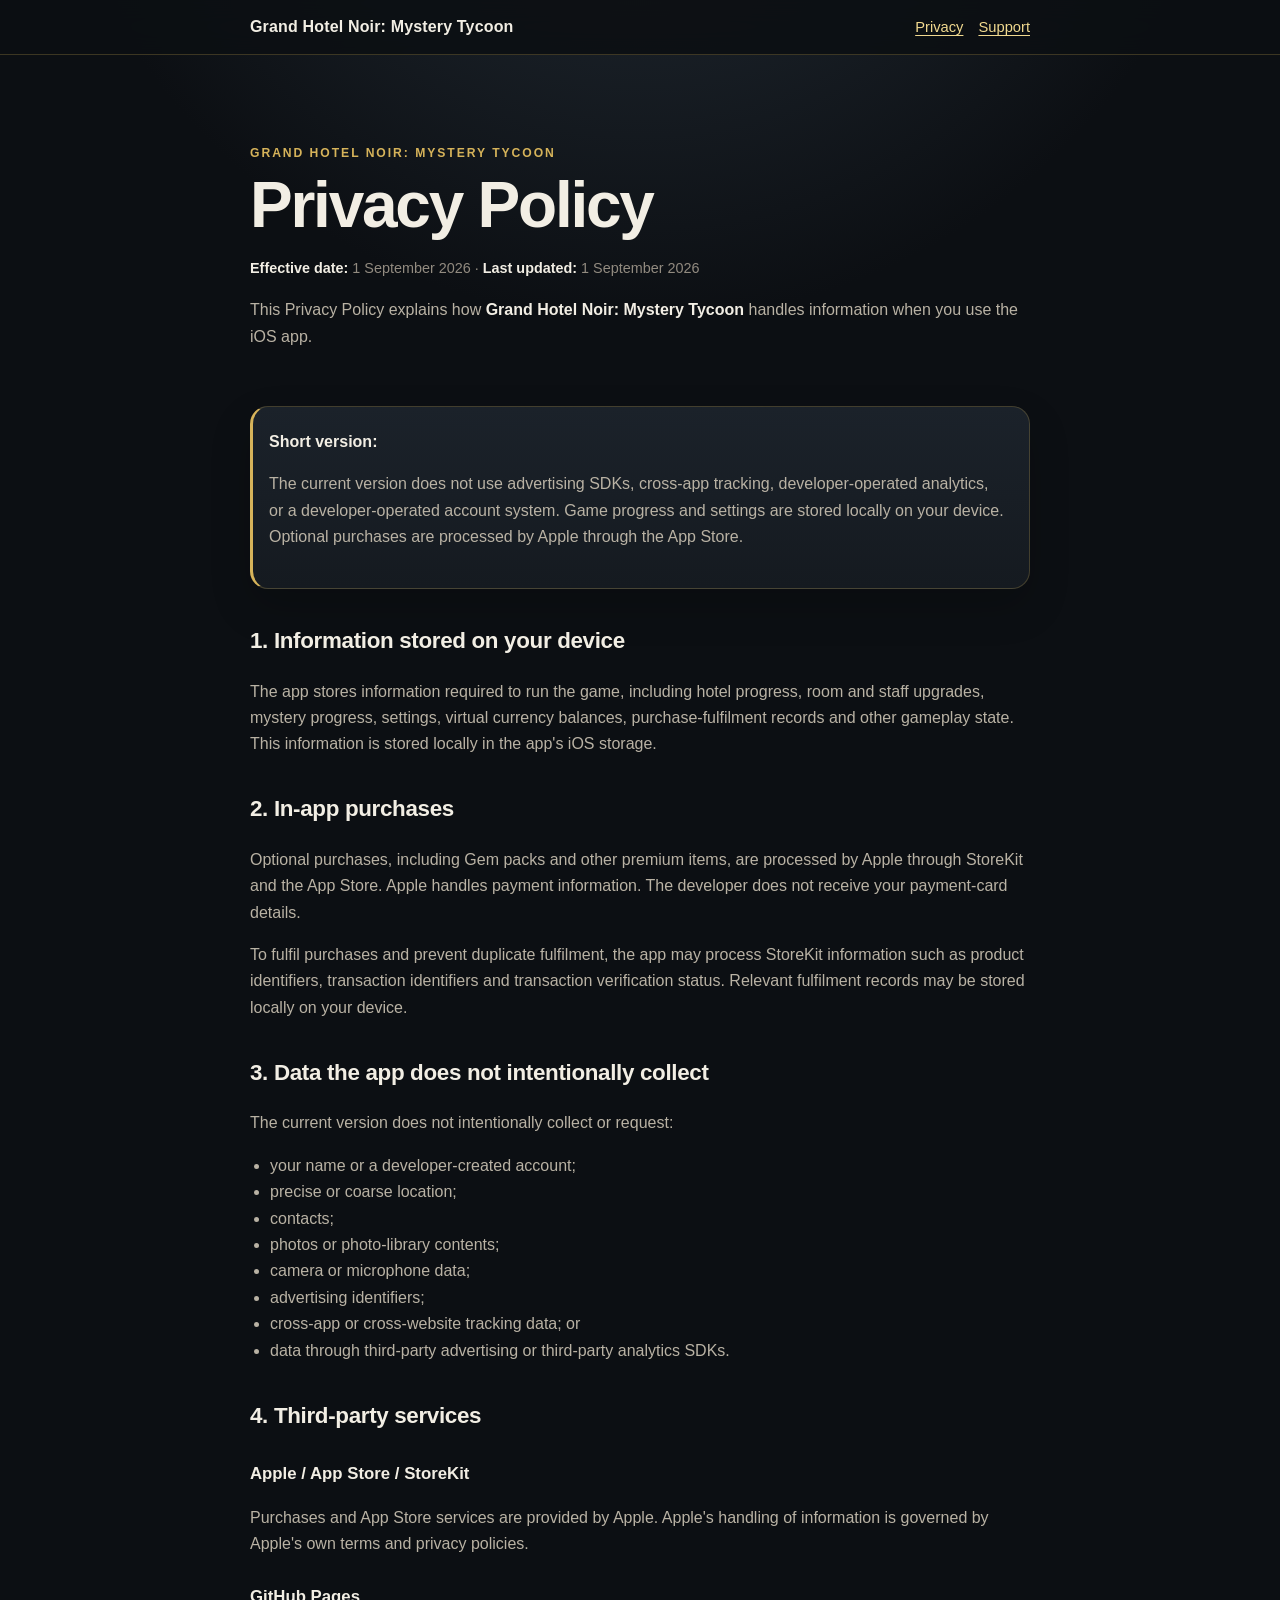
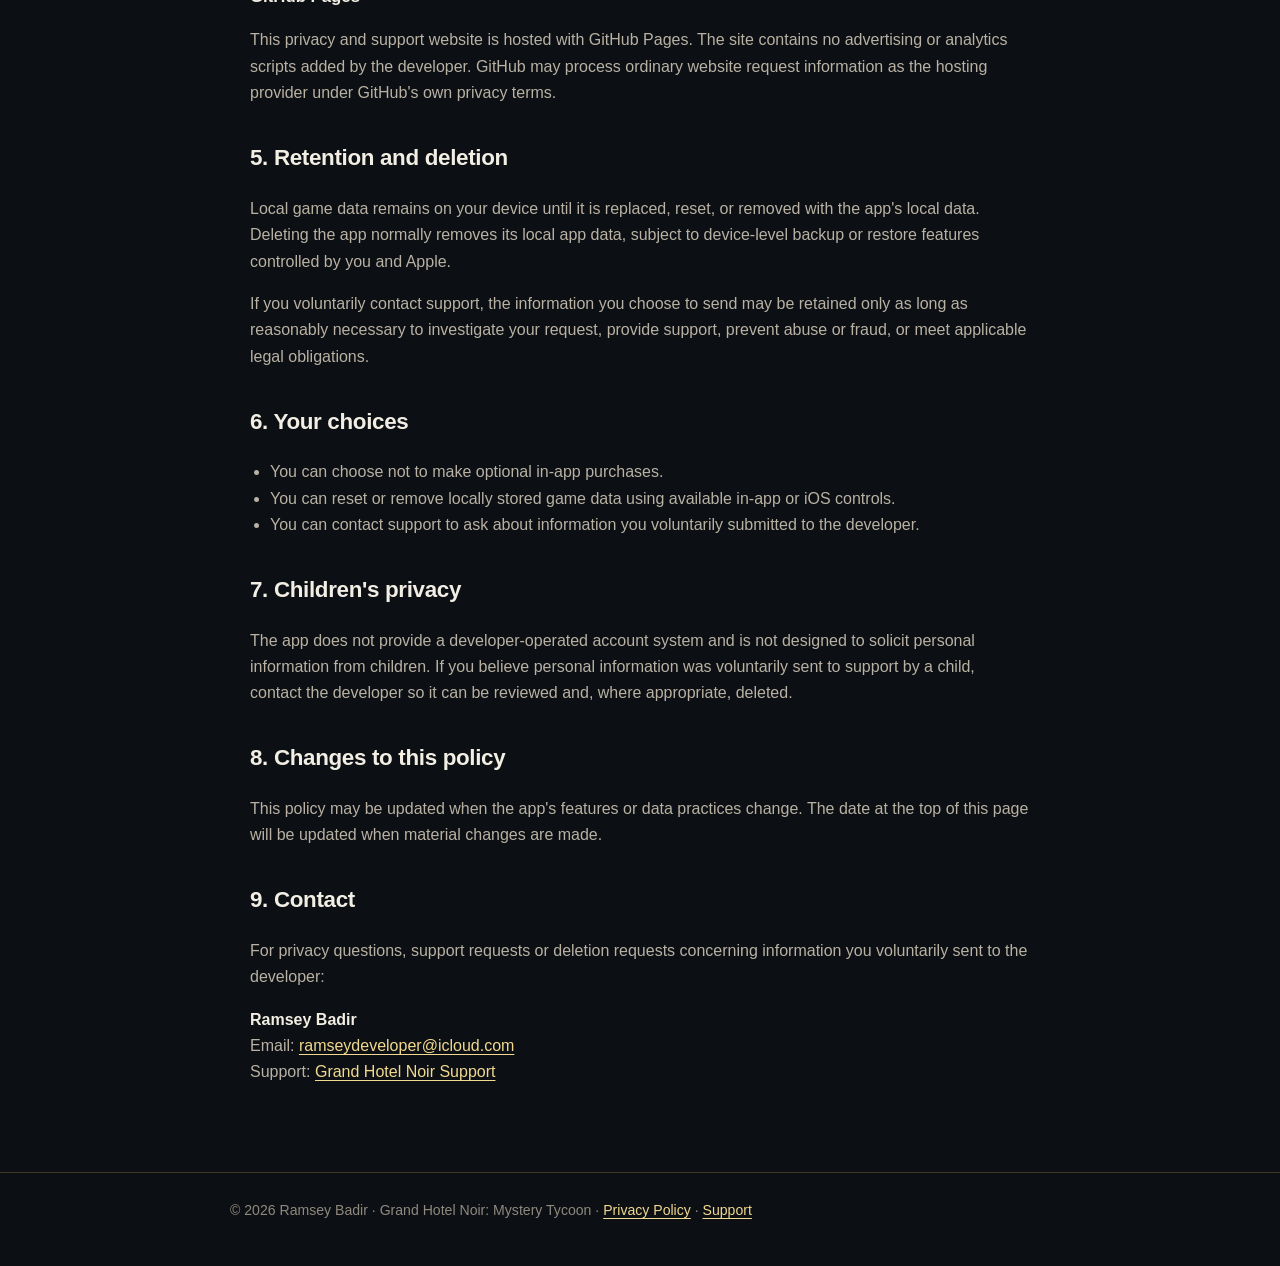
==== grand-hotel-noir/privacy/index.html @ 7fb285da "Add Grand Hotel Noir privacy policy" ====
<!doctype html>
<html lang="en">
<head>
<meta charset="utf-8">
<meta name="viewport" content="width=device-width,initial-scale=1">
<title>Privacy Policy — Grand Hotel Noir: Mystery Tycoon</title>
<meta name="description" content="Privacy Policy for Grand Hotel Noir: Mystery Tycoon on iOS.">
<link rel="stylesheet" href="https://rxmsey.github.io/for-whom-the-realm-calls/assets/style.css">
</head>
<body>
<header><nav class="nav"><a class="brand" href="https://rxmsey.github.io/for-whom-the-realm-calls/grand-hotel-noir/">Grand Hotel Noir: Mystery Tycoon</a><div class="links"><a href="https://rxmsey.github.io/for-whom-the-realm-calls/grand-hotel-noir/privacy/">Privacy</a><a href="https://rxmsey.github.io/for-whom-the-realm-calls/grand-hotel-noir/support/">Support</a></div></nav></header>
<main>
<section class="hero">
  <div class="eyebrow">Grand Hotel Noir: Mystery Tycoon</div>
  <h1>Privacy Policy</h1>
  <p class="meta"><strong>Effective date:</strong> 1 September 2026 · <strong>Last updated:</strong> 1 September 2026</p>
  <p>This Privacy Policy explains how <strong>Grand Hotel Noir: Mystery Tycoon</strong> handles information when you use the iOS app.</p>
</section>

<section class="card notice">
  <strong>Short version:</strong>
  <p>The current version does not use advertising SDKs, cross-app tracking, developer-operated analytics, or a developer-operated account system. Game progress and settings are stored locally on your device. Optional purchases are processed by Apple through the App Store.</p>
</section>

<h2>1. Information stored on your device</h2>
<p>The app stores information required to run the game, including hotel progress, room and staff upgrades, mystery progress, settings, virtual currency balances, purchase-fulfilment records and other gameplay state. This information is stored locally in the app's iOS storage.</p>

<h2>2. In-app purchases</h2>
<p>Optional purchases, including Gem packs and other premium items, are processed by Apple through StoreKit and the App Store. Apple handles payment information. The developer does not receive your payment-card details.</p>
<p>To fulfil purchases and prevent duplicate fulfilment, the app may process StoreKit information such as product identifiers, transaction identifiers and transaction verification status. Relevant fulfilment records may be stored locally on your device.</p>

<h2>3. Data the app does not intentionally collect</h2>
<p>The current version does not intentionally collect or request:</p>
<ul>
  <li>your name or a developer-created account;</li>
  <li>precise or coarse location;</li>
  <li>contacts;</li>
  <li>photos or photo-library contents;</li>
  <li>camera or microphone data;</li>
  <li>advertising identifiers;</li>
  <li>cross-app or cross-website tracking data; or</li>
  <li>data through third-party advertising or third-party analytics SDKs.</li>
</ul>

<h2>4. Third-party services</h2>
<h3>Apple / App Store / StoreKit</h3>
<p>Purchases and App Store services are provided by Apple. Apple's handling of information is governed by Apple's own terms and privacy policies.</p>
<h3>GitHub Pages</h3>
<p>This privacy and support website is hosted with GitHub Pages. The site contains no advertising or analytics scripts added by the developer. GitHub may process ordinary website request information as the hosting provider under GitHub's own privacy terms.</p>

<h2>5. Retention and deletion</h2>
<p>Local game data remains on your device until it is replaced, reset, or removed with the app's local data. Deleting the app normally removes its local app data, subject to device-level backup or restore features controlled by you and Apple.</p>
<p>If you voluntarily contact support, the information you choose to send may be retained only as long as reasonably necessary to investigate your request, provide support, prevent abuse or fraud, or meet applicable legal obligations.</p>

<h2>6. Your choices</h2>
<ul>
  <li>You can choose not to make optional in-app purchases.</li>
  <li>You can reset or remove locally stored game data using available in-app or iOS controls.</li>
  <li>You can contact support to ask about information you voluntarily submitted to the developer.</li>
</ul>

<h2>7. Children's privacy</h2>
<p>The app does not provide a developer-operated account system and is not designed to solicit personal information from children. If you believe personal information was voluntarily sent to support by a child, contact the developer so it can be reviewed and, where appropriate, deleted.</p>

<h2>8. Changes to this policy</h2>
<p>This policy may be updated when the app's features or data practices change. The date at the top of this page will be updated when material changes are made.</p>

<h2>9. Contact</h2>
<p>For privacy questions, support requests or deletion requests concerning information you voluntarily sent to the developer:</p>
<p><strong>Ramsey Badir</strong><br>Email: <a href="mailto:ramseydeveloper@icloud.com">ramseydeveloper@icloud.com</a><br>Support: <a href="https://rxmsey.github.io/for-whom-the-realm-calls/grand-hotel-noir/support/">Grand Hotel Noir Support</a></p>
</main>
<footer><div>© 2026 Ramsey Badir · Grand Hotel Noir: Mystery Tycoon · <a href="https://rxmsey.github.io/for-whom-the-realm-calls/grand-hotel-noir/privacy/">Privacy Policy</a> · <a href="https://rxmsey.github.io/for-whom-the-realm-calls/grand-hotel-noir/support/">Support</a></div></footer>
</body>
</html>
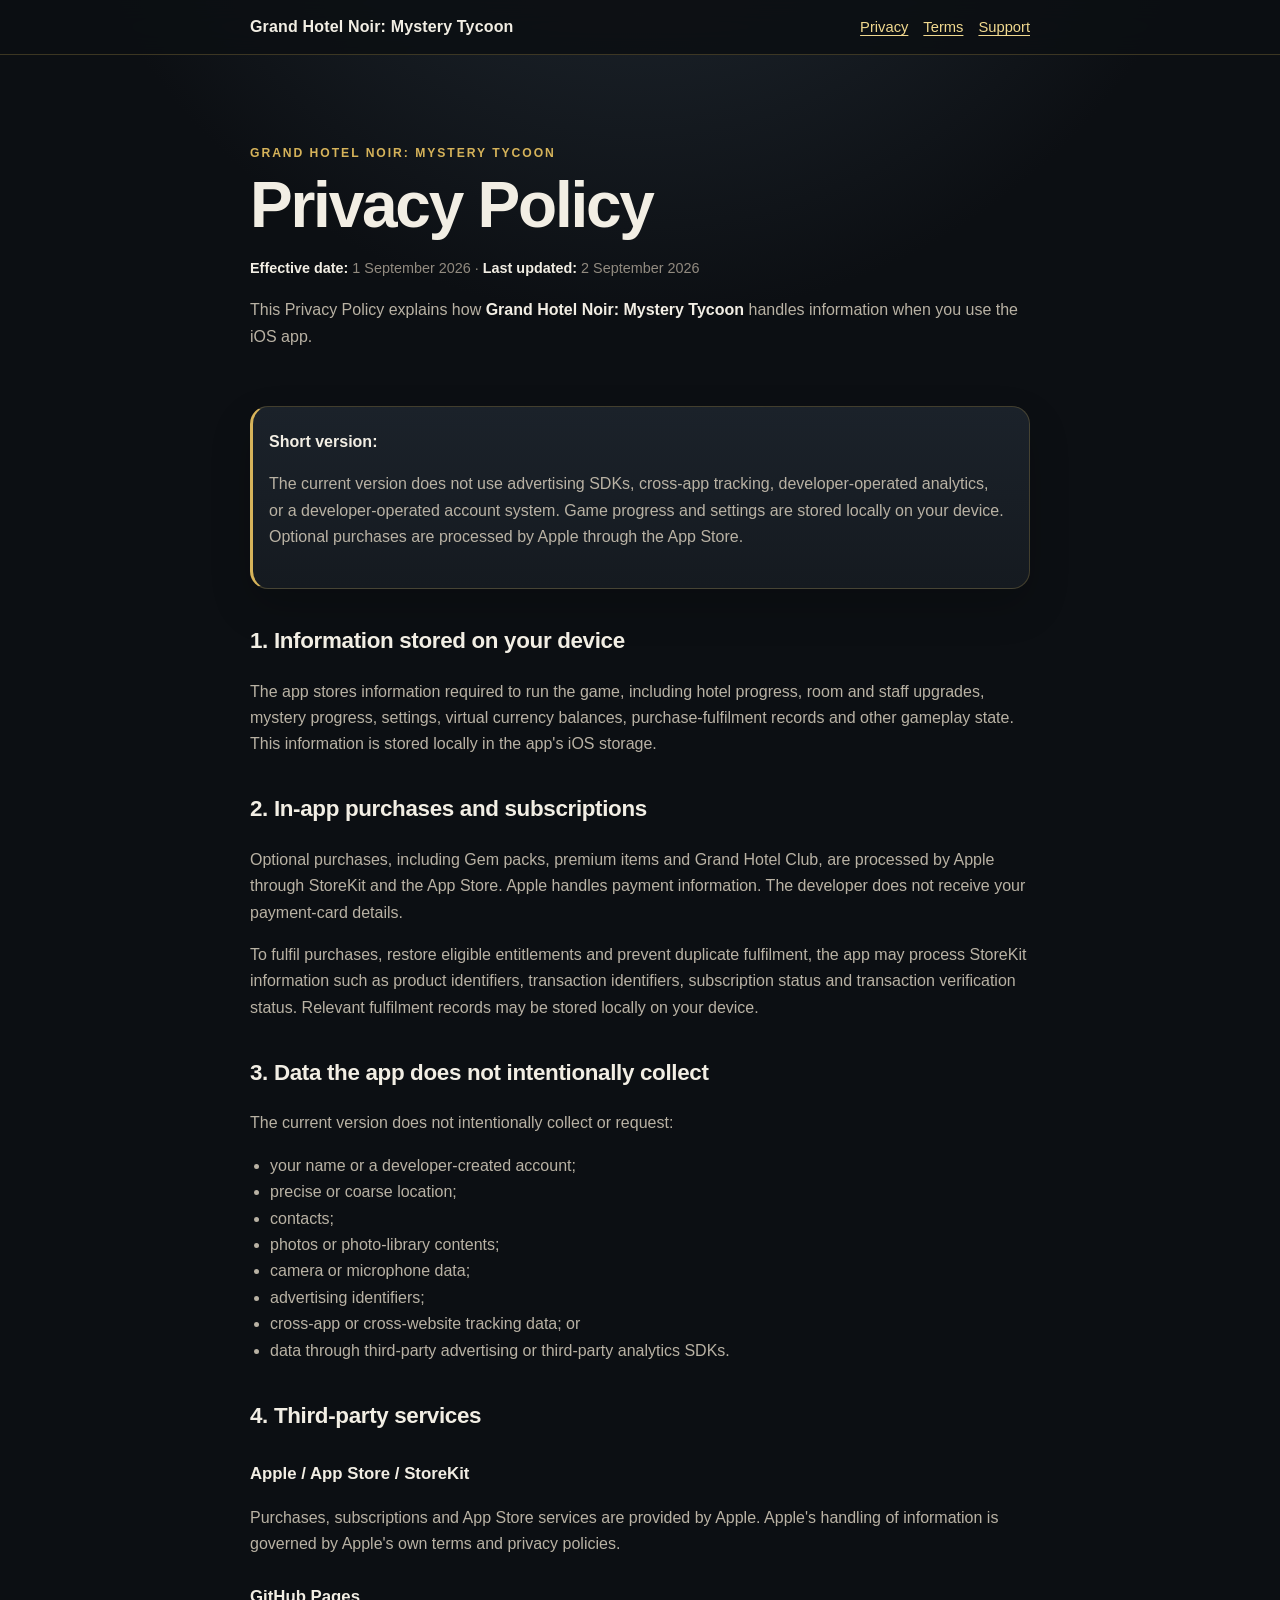
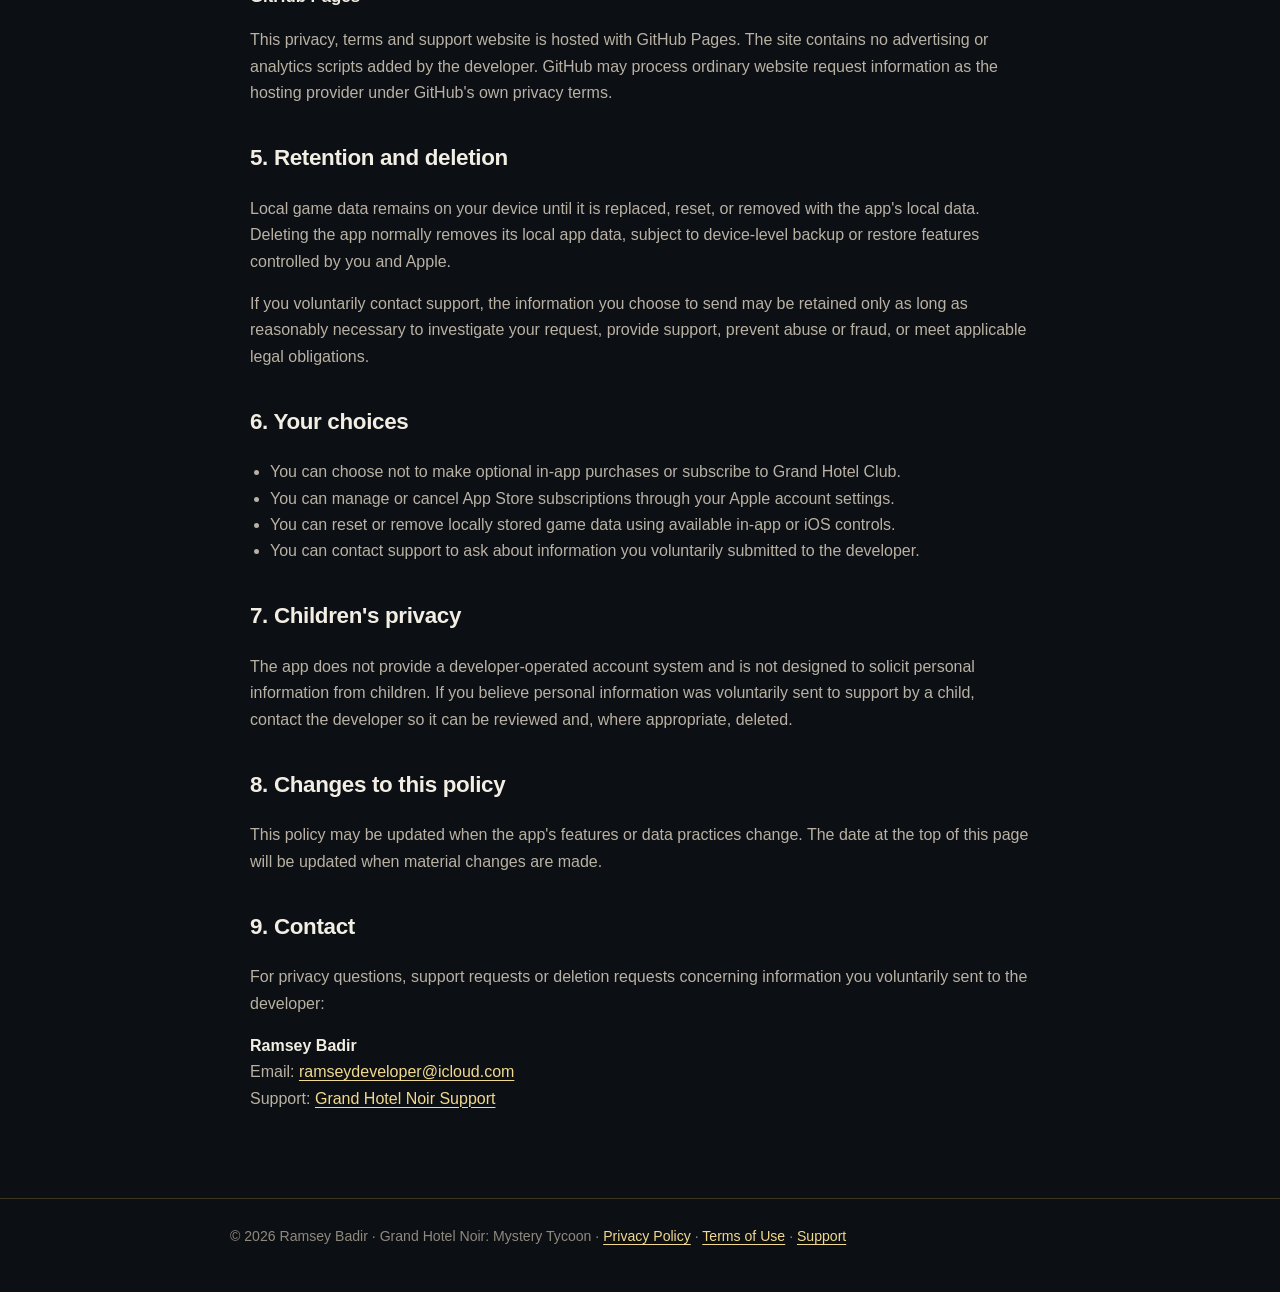
==== commit 5f7cad48: "Link Grand Hotel Noir terms from privacy page" ====
--- a/grand-hotel-noir/privacy/index.html
+++ b/grand-hotel-noir/privacy/index.html
@@ -8,12 +8,12 @@
 <link rel="stylesheet" href="https://rxmsey.github.io/for-whom-the-realm-calls/assets/style.css">
 </head>
 <body>
-<header><nav class="nav"><a class="brand" href="https://rxmsey.github.io/for-whom-the-realm-calls/grand-hotel-noir/">Grand Hotel Noir: Mystery Tycoon</a><div class="links"><a href="https://rxmsey.github.io/for-whom-the-realm-calls/grand-hotel-noir/privacy/">Privacy</a><a href="https://rxmsey.github.io/for-whom-the-realm-calls/grand-hotel-noir/support/">Support</a></div></nav></header>
+<header><nav class="nav"><a class="brand" href="https://rxmsey.github.io/for-whom-the-realm-calls/grand-hotel-noir/">Grand Hotel Noir: Mystery Tycoon</a><div class="links"><a href="https://rxmsey.github.io/for-whom-the-realm-calls/grand-hotel-noir/privacy/">Privacy</a><a href="https://rxmsey.github.io/for-whom-the-realm-calls/grand-hotel-noir/terms/">Terms</a><a href="https://rxmsey.github.io/for-whom-the-realm-calls/grand-hotel-noir/support/">Support</a></div></nav></header>
 <main>
 <section class="hero">
   <div class="eyebrow">Grand Hotel Noir: Mystery Tycoon</div>
   <h1>Privacy Policy</h1>
-  <p class="meta"><strong>Effective date:</strong> 1 September 2026 · <strong>Last updated:</strong> 1 September 2026</p>
+  <p class="meta"><strong>Effective date:</strong> 1 September 2026 · <strong>Last updated:</strong> 2 September 2026</p>
   <p>This Privacy Policy explains how <strong>Grand Hotel Noir: Mystery Tycoon</strong> handles information when you use the iOS app.</p>
 </section>
 
@@ -25,9 +25,9 @@
 <h2>1. Information stored on your device</h2>
 <p>The app stores information required to run the game, including hotel progress, room and staff upgrades, mystery progress, settings, virtual currency balances, purchase-fulfilment records and other gameplay state. This information is stored locally in the app's iOS storage.</p>
 
-<h2>2. In-app purchases</h2>
-<p>Optional purchases, including Gem packs and other premium items, are processed by Apple through StoreKit and the App Store. Apple handles payment information. The developer does not receive your payment-card details.</p>
-<p>To fulfil purchases and prevent duplicate fulfilment, the app may process StoreKit information such as product identifiers, transaction identifiers and transaction verification status. Relevant fulfilment records may be stored locally on your device.</p>
+<h2>2. In-app purchases and subscriptions</h2>
+<p>Optional purchases, including Gem packs, premium items and Grand Hotel Club, are processed by Apple through StoreKit and the App Store. Apple handles payment information. The developer does not receive your payment-card details.</p>
+<p>To fulfil purchases, restore eligible entitlements and prevent duplicate fulfilment, the app may process StoreKit information such as product identifiers, transaction identifiers, subscription status and transaction verification status. Relevant fulfilment records may be stored locally on your device.</p>
 
 <h2>3. Data the app does not intentionally collect</h2>
 <p>The current version does not intentionally collect or request:</p>
@@ -44,9 +44,9 @@
 
 <h2>4. Third-party services</h2>
 <h3>Apple / App Store / StoreKit</h3>
-<p>Purchases and App Store services are provided by Apple. Apple's handling of information is governed by Apple's own terms and privacy policies.</p>
+<p>Purchases, subscriptions and App Store services are provided by Apple. Apple's handling of information is governed by Apple's own terms and privacy policies.</p>
 <h3>GitHub Pages</h3>
-<p>This privacy and support website is hosted with GitHub Pages. The site contains no advertising or analytics scripts added by the developer. GitHub may process ordinary website request information as the hosting provider under GitHub's own privacy terms.</p>
+<p>This privacy, terms and support website is hosted with GitHub Pages. The site contains no advertising or analytics scripts added by the developer. GitHub may process ordinary website request information as the hosting provider under GitHub's own privacy terms.</p>
 
 <h2>5. Retention and deletion</h2>
 <p>Local game data remains on your device until it is replaced, reset, or removed with the app's local data. Deleting the app normally removes its local app data, subject to device-level backup or restore features controlled by you and Apple.</p>
@@ -54,7 +54,8 @@
 
 <h2>6. Your choices</h2>
 <ul>
-  <li>You can choose not to make optional in-app purchases.</li>
+  <li>You can choose not to make optional in-app purchases or subscribe to Grand Hotel Club.</li>
+  <li>You can manage or cancel App Store subscriptions through your Apple account settings.</li>
   <li>You can reset or remove locally stored game data using available in-app or iOS controls.</li>
   <li>You can contact support to ask about information you voluntarily submitted to the developer.</li>
 </ul>
@@ -69,6 +70,6 @@
 <p>For privacy questions, support requests or deletion requests concerning information you voluntarily sent to the developer:</p>
 <p><strong>Ramsey Badir</strong><br>Email: <a href="mailto:ramseydeveloper@icloud.com">ramseydeveloper@icloud.com</a><br>Support: <a href="https://rxmsey.github.io/for-whom-the-realm-calls/grand-hotel-noir/support/">Grand Hotel Noir Support</a></p>
 </main>
-<footer><div>© 2026 Ramsey Badir · Grand Hotel Noir: Mystery Tycoon · <a href="https://rxmsey.github.io/for-whom-the-realm-calls/grand-hotel-noir/privacy/">Privacy Policy</a> · <a href="https://rxmsey.github.io/for-whom-the-realm-calls/grand-hotel-noir/support/">Support</a></div></footer>
+<footer><div>© 2026 Ramsey Badir · Grand Hotel Noir: Mystery Tycoon · <a href="https://rxmsey.github.io/for-whom-the-realm-calls/grand-hotel-noir/privacy/">Privacy Policy</a> · <a href="https://rxmsey.github.io/for-whom-the-realm-calls/grand-hotel-noir/terms/">Terms of Use</a> · <a href="https://rxmsey.github.io/for-whom-the-realm-calls/grand-hotel-noir/support/">Support</a></div></footer>
 </body>
 </html>
